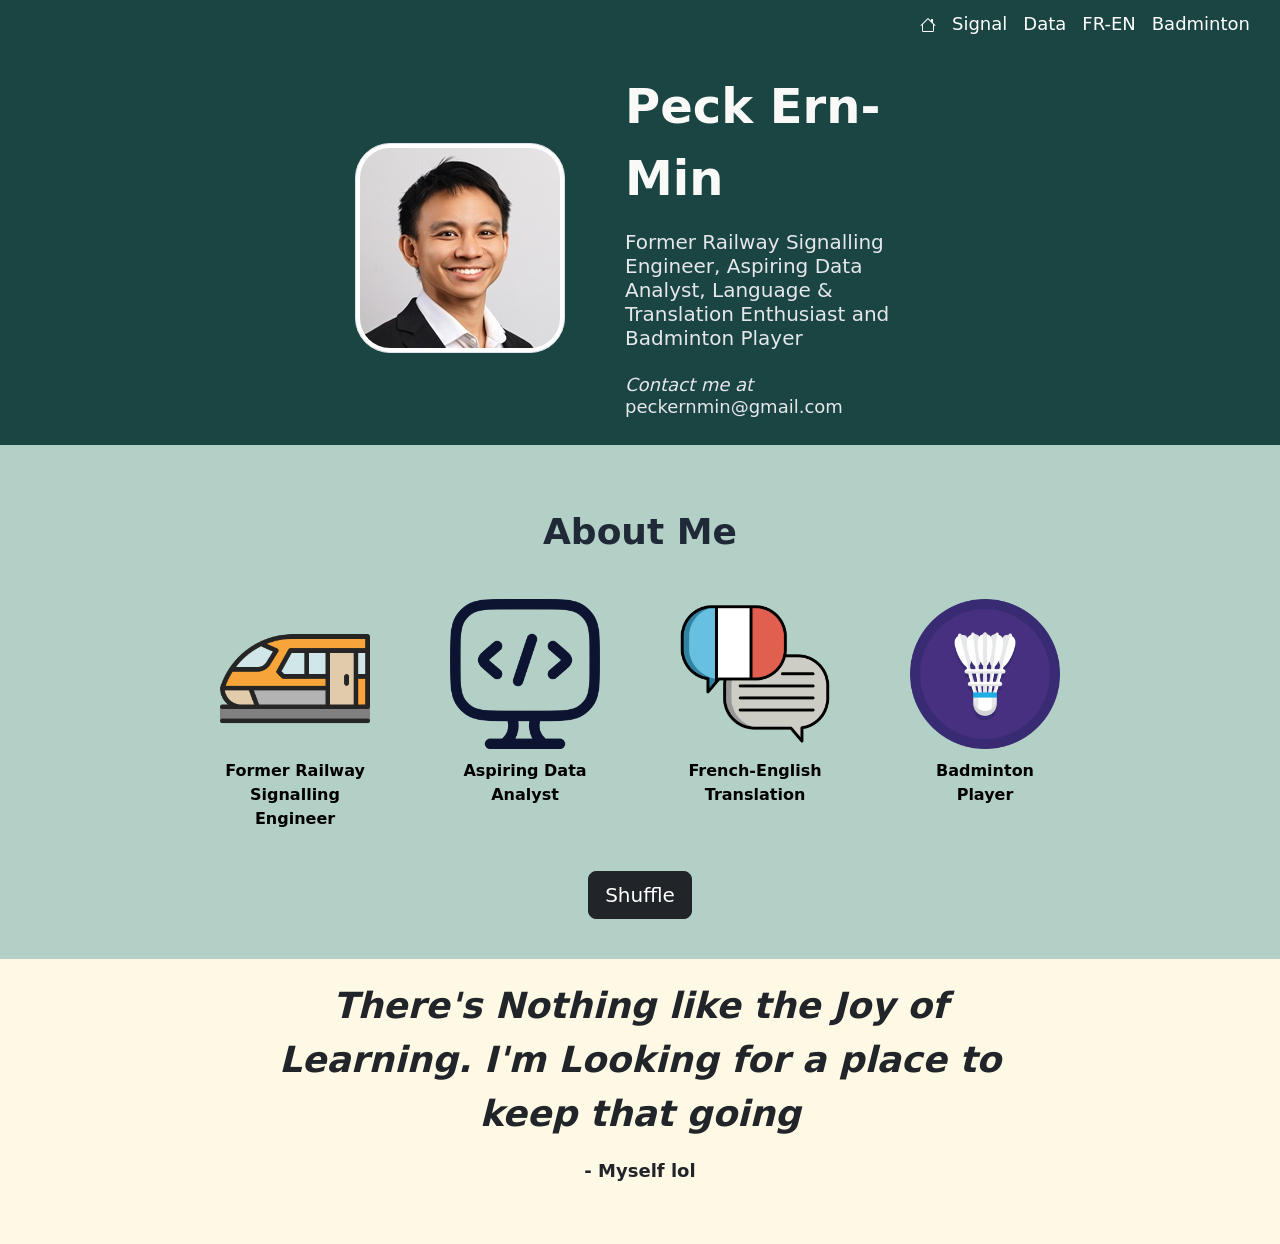
==== index.html @ 721e7208 "Change Folder for all files" ====
<!DOCTYPE html>

<html lang="en">
    <head>
        <meta charset="utf-8">
        <meta name="viewport" content="width=device-width, initial-scale=1.0">
        <link href="https://cdn.jsdelivr.net/npm/bootstrap@5.2.3/dist/css/bootstrap.min.css" rel="stylesheet" integrity="sha384-rbsA2VBKQhggwzxH7pPCaAqO46MgnOM80zW1RWuH61DGLwZJEdK2Kadq2F9CUG65" crossorigin="anonymous">
        <script src="https://code.jquery.com/jquery-3.5.1.slim.min.js" integrity="sha384-DfXdz2htPH0lsSSs5nCTpuj/zy4C+OGpamoFVy38MVBnE+IbbVYUew+OrCXaRkfj" crossorigin="anonymous"></script>
        <script src="https://cdn.jsdelivr.net/npm/bootstrap@5.2.3/dist/js/bootstrap.bundle.min.js" integrity="sha384-kenU1KFdBIe4zVF0s0G1M5b4hcpxyD9F7jL+jjXkk+Q2h455rYXK/7HAuoJl+0I4" crossorigin="anonymous"></script>
        <link href="styles.css" rel="stylesheet">
        
        <title>My Webpage</title>
        <script src="script.js"></script>
    </head>
    <body>
        <div class="header">
            <div>
                <ul class="links">
                    <li><a class="index" href="./index.html"><svg xmlns="http://www.w3.org/2000/svg" width="16" height="16" fill="currentColor" class="bi bi-house" viewBox="0 0 16 16">
                        <path d="M8.707 1.5a1 1 0 0 0-1.414 0L.646 8.146a.5.5 0 0 0 .708.708L2 8.207V13.5A1.5 1.5 0 0 0 3.5 15h9a1.5 1.5 0 0 0 1.5-1.5V8.207l.646.647a.5.5 0 0 0 .708-.708L13 5.793V2.5a.5.5 0 0 0-.5-.5h-1a.5.5 0 0 0-.5.5v1.293zM13 7.207V13.5a.5.5 0 0 1-.5.5h-9a.5.5 0 0 1-.5-.5V7.207l5-5z"/>
                      </svg></a></li>
                    <li><a class="index" href="./engineer.html">Signal</a></li>
                    <li><a class="index" href="./programmer.html">Data</a></li>
                    <li><a class="index" href="./translator.html">FR-EN</a></li>
                    <li><a class="index" href="./badminton.html">Badminton</a></li>
                </ul>
            </div>
        </div>
        <div class="container-content">
            <div>
                <img src="./images/profile-pic.jpg" class="profile img-thumbnail" alt="Profile Picture">
            </div>
            <div class="container-hero">
                <div class="hero">Peck Ern-Min</div>
                <h5 id="caption">Former Railway Signalling Engineer, Aspiring Data Analyst, Language & Translation Enthusiast and Badminton Player</h5>
                <h6 class="hero-secondary"><em>Contact me at </em>peckernmin@gmail.com</h6>
            </div>
        </div>
        <div class="container-index">
            <div class="random">About Me</div>
            <div class="box-random">
                <div class="engineer container-box">
                    <div class="box">
                        <a href="./engineer.html"><img src="./images/train.png" class="icons zoom" alt="Train"></a>
                    </div>
                    <a class="random-content" href="./engineer.html">Former Railway Signalling Engineer</a>
                </div>
                <div class="programmer container-box">
                    <div class="box">
                        <a href="./programmer.html"><img src="./images/programming.png" class="icons zoom" alt="Programming"></a>
                    </div>
                    <a class="random-content" href="./programmer.html">Aspiring Data Analyst</a>
                </div>
                <div class="translator container-box">
                    <div class="box">
                        <a href="./translator.html"><img src="./images/french.png" class="icons zoom" alt="Translation"></a>
                    </div>
                    <a class="random-content" href="./translator.html">French-English Translation</a>
                </div>
                <div class="badminton container-box">
                    <div class="box">
                        <a href="./badminton.html"><img src="./images/badminton.png" class="icons zoom" alt="Badminton"></a>
                    </div>
                    <a class="random-content" href="./badminton.html">Badminton Player</a>
                </div>
            </div>
            <button id="swapbox" type="button" class="btn btn-dark btn-lg">Shuffle</button>
        </div>
        <div class="outer-container-quote">
            <blockquote class="container-quote">
                <strong>There's Nothing like the Joy of Learning. I'm Looking for a place to keep that going</strong>
            </blockquote>
            <div class="person">- Myself lol</div>
        </div>
    </body>
</html>
---- styles.css ----
body {
    height: 100vh;
    display: flex;
    flex-direction: column;
    justify-content: stretch;
    margin:0
}

a {
    text-decoration: none;
    color: black;
}

a:hover{
    color:black;
}

.header {
    display: flex;
    justify-content: flex-end;
    background-color: #1B4543;
    min-height: 50px;
    padding-right: 30px;
    
}

.links {
    list-style-type: none;
    display: flex;
    gap: 16px;
    font-size: 18px;
    flex-wrap: wrap;
    padding-top:10px;
}

.index {
    color:white
}

/*a {color:#FF0000;}
a:visited {color:#00FF00;}
a:hover {color:#FF00FF;}
a:active {color:#0000FF;}
*/

.container-content {
    background-color: #1B4543;
    /*font-family: Roboto;*/
    display: flex;
    justify-content: center;
    align-items: center;
    flex-wrap: wrap;
    flex-grow: 1;
    
}

.container-hero {
    display: flex;
    flex-direction: column;
    justify-content: center;
    max-width: 360px;
    gap: 16px;
    padding:20px
}


.hero {
    font-size: 48px;
    color: #F9FAF8;
    font-weight: bolder;
}

#caption {
    color: #E5E7EB;
    max-width: 500px;
}

.hero-secondary {
    font-size: 18px;
    color: #E5E7EB;
}

.container-index {
    display: flex;
    flex-direction: column;
    flex-grow: 1;
    padding-top: 40px;
    padding-bottom: 40px;
    background-color: #B3D0C6;
    justify-content: center;
    align-items: center;

}

.container-translation {
    display: flex;
    flex-grow: 1;
    padding-top: 40px;
    padding-bottom: 40px;
    background-color: #B3D0C6;
    justify-content: center;
    align-items: center;
    flex-wrap: wrap;

}

.container-engineer{
    display: flex;
    flex-grow: 1;
    padding-top: 40px;
    padding-bottom: 40px;
    background-color: #B3D0C6;
    justify-content: center;
    align-items: center;
    flex-wrap: wrap;

}
.container-programmer{
    display: flex;
    flex-direction: column;
    padding-top: 40px;
    padding-bottom: 40px;
    background-color: #B3D0C6;
    justify-content: center;
    align-items: center;
  

}
.container-badminton {
    display: flex;
    justify-content: center;
    flex-wrap: wrap;
    padding-top: 40px;
    padding-bottom: 20px;
    background-color: #B3D0C6;

}


.random {
    text-align: center;
    /*font-family: Roboto;*/
    font-size: 36px;
    font-weight: bolder;
    color: #1F2937;
    padding-top: 20px;
    padding-bottom: 20px;
}


.box-random {
    display: flex;
    justify-content: center;
    flex-wrap: wrap;

}

.container-box {
    display: flex;
    flex-direction: column;
    padding-top: 20px;
    padding-bottom: 40px;
    padding-left: 20px;
    padding-right: 20px;
    margin-left: 20px;
    margin-right: 20px;
}

.random-content {
    display: flex;
    flex-wrap: wrap;
    max-width: 150px;
    text-align: center;
    justify-content: center;
    padding-top:10px;
    font-weight: bold;
}

.icons {
    width: 150px;
    height: 150px;
    float: center;
}

.zoom {
    transition: all;
}

.zoom:hover {
    transform: scale(1.15);
}


.profile{
    margin: 40px;
    border-radius: 35px;
    max-width: 100%;
    
}

.profile-div{
    display: flex;
    align-self: flex-start;
}

.outer-container-quote {
    display: flex;
    flex-direction: column;
    align-items:center;
    background-color: #FEF9E5

}

.container-quote {
    font-size: 36px;
    font-style: italic;
    max-width: 800px;
    text-align: center;
    padding-top: 20px;
}

.person {
    font-weight: bold;
    padding-left: 275px;
    padding-right: 275px;
    padding-bottom: 60px;
    text-align: right;
    font-size: 18px;
}

.article {
    max-width: 360px;
}

.badminton-article {
    width: 70vw;
    margin-bottom: 0px;
}

.experience {
    display: flex;
    flex-direction: column;
    align-content: center;
    align-items: flex-start;
    width: 360px;
    padding-left: 20px;
    padding-right:20px
}

.date {
    padding: 10px;
}

.text-image {
    display: flex;
    flex-wrap: wrap;
    align-items: center;
}

.title {
    font-weight: bold;
    padding-bottom: 20px;
}

.container-table {
    width: 360px;
}

.table {
    width: 70vw; 
    height: 60vh;
}

.portfolio-table {
    padding-bottom:20px
}

#CS50{
    padding-top:15px;
}
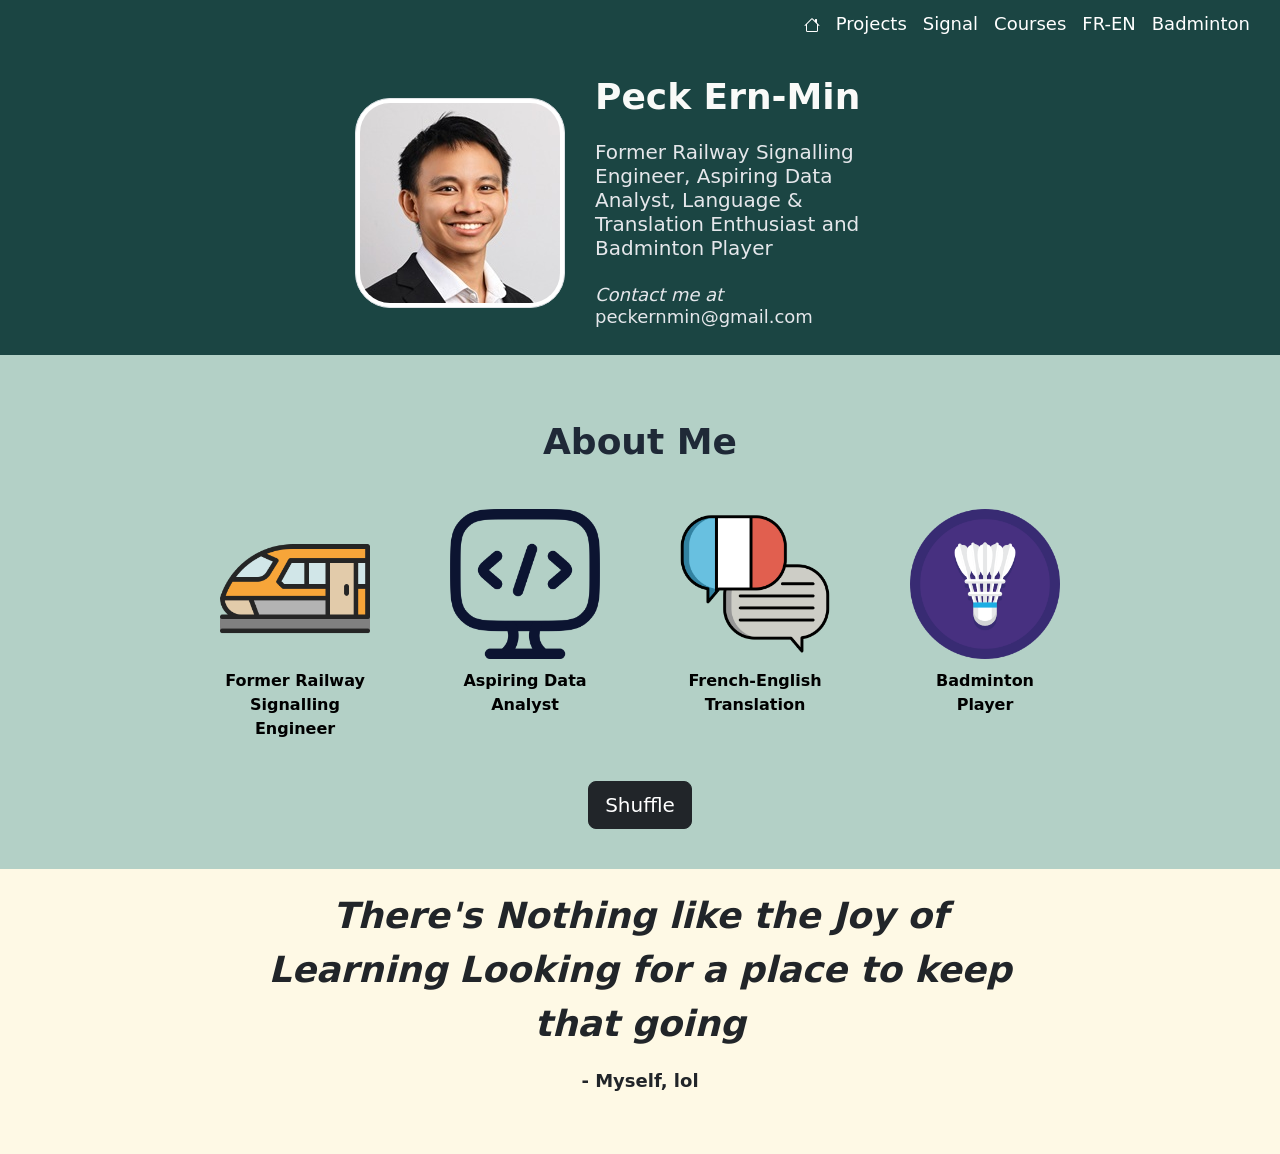
==== commit 4c963a50: "Create Projects Page Add in Tableau, Streamlit links and pictures" ====
--- a/index.html
+++ b/index.html
@@ -19,8 +19,9 @@
                     <li><a class="index" href="./index.html"><svg xmlns="http://www.w3.org/2000/svg" width="16" height="16" fill="currentColor" class="bi bi-house" viewBox="0 0 16 16">
                         <path d="M8.707 1.5a1 1 0 0 0-1.414 0L.646 8.146a.5.5 0 0 0 .708.708L2 8.207V13.5A1.5 1.5 0 0 0 3.5 15h9a1.5 1.5 0 0 0 1.5-1.5V8.207l.646.647a.5.5 0 0 0 .708-.708L13 5.793V2.5a.5.5 0 0 0-.5-.5h-1a.5.5 0 0 0-.5.5v1.293zM13 7.207V13.5a.5.5 0 0 1-.5.5h-9a.5.5 0 0 1-.5-.5V7.207l5-5z"/>
                       </svg></a></li>
+                    <li><a class="index" href="./projects.html">Projects</a></li>
                     <li><a class="index" href="./engineer.html">Signal</a></li>
-                    <li><a class="index" href="./programmer.html">Data</a></li>
+                    <li><a class="index" href="./programmer.html">Courses</a></li>
                     <li><a class="index" href="./translator.html">FR-EN</a></li>
                     <li><a class="index" href="./badminton.html">Badminton</a></li>
                 </ul>
@@ -47,7 +48,7 @@
                 </div>
                 <div class="programmer container-box">
                     <div class="box">
-                        <a href="./programmer.html"><img src="./images/programming.png" class="icons zoom" alt="Programming"></a>
+                        <a href="./projects.html"><img src="./images/programming.png" class="icons zoom" alt="Programming"></a>
                     </div>
                     <a class="random-content" href="./programmer.html">Aspiring Data Analyst</a>
                 </div>
@@ -68,9 +69,10 @@
         </div>
         <div class="outer-container-quote">
             <blockquote class="container-quote">
-                <strong>There's Nothing like the Joy of Learning. I'm Looking for a place to keep that going</strong>
+                <strong>There's Nothing like the Joy of Learning</strong>
+                <strong>Looking for a place to keep that going</strong>
             </blockquote>
-            <div class="person">- Myself lol</div>
+            <div class="person">- Myself, lol</div>
         </div>
     </body>
 </html>
--- a/styles.css
+++ b/styles.css
@@ -1,3 +1,6 @@
+/* * {
+    outline: 1px solid red !important;
+} */
 body {
     height: 100vh;
     display: flex;
@@ -65,7 +68,7 @@
 
 
 .hero {
-    font-size: 48px;
+    font-size: 36px;
     color: #F9FAF8;
     font-weight: bolder;
 }
@@ -192,7 +195,7 @@
 
 
 .profile{
-    margin: 40px;
+    margin: 10px;
     border-radius: 35px;
     max-width: 100%;
     
@@ -221,8 +224,8 @@
 
 .person {
     font-weight: bold;
-    padding-left: 275px;
-    padding-right: 275px;
+    padding-left: 175px;
+    padding-right: 175px;
     padding-bottom: 60px;
     text-align: right;
     font-size: 18px;
@@ -234,7 +237,17 @@
 
 .badminton-article {
     width: 70vw;
-    margin-bottom: 0px;
+    margin-top: 10px;
+}
+
+.italki-chart {
+    width: 50vw;
+    margin-top: 10px;
+}
+
+.stream-lit-app {
+    width: 25vw;
+    margin-top: 10px;
 }
 
 .experience {
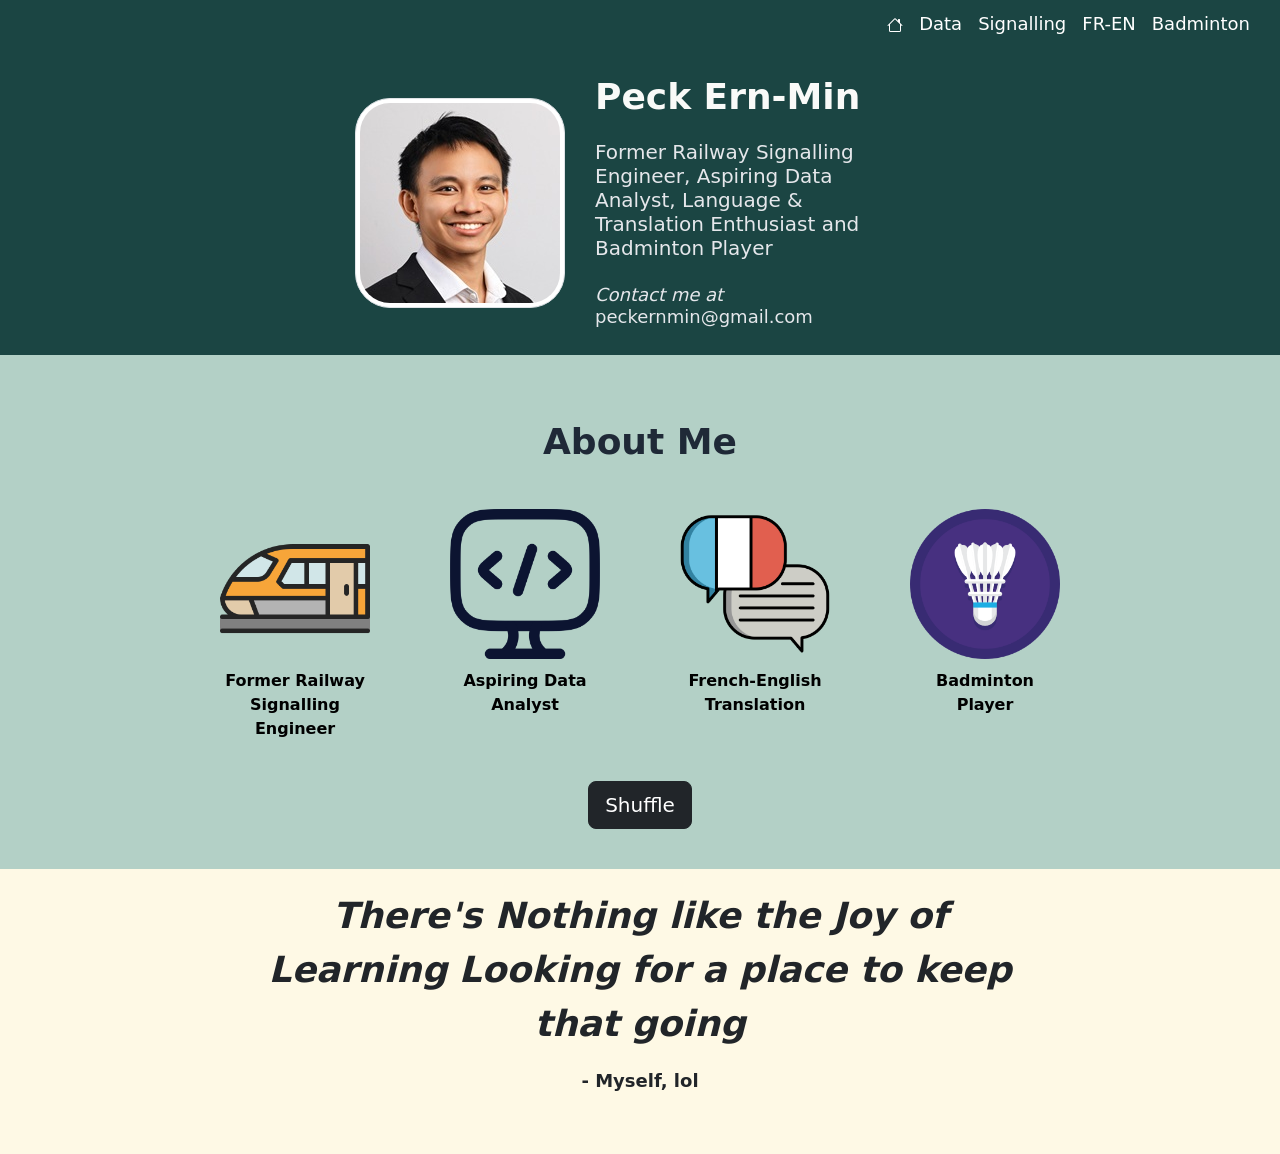
==== commit 2f7bd51a: "Change Navigation Bar Delete Courses/Programmer Page" ====
--- a/index.html
+++ b/index.html
@@ -19,9 +19,8 @@
                     <li><a class="index" href="./index.html"><svg xmlns="http://www.w3.org/2000/svg" width="16" height="16" fill="currentColor" class="bi bi-house" viewBox="0 0 16 16">
                         <path d="M8.707 1.5a1 1 0 0 0-1.414 0L.646 8.146a.5.5 0 0 0 .708.708L2 8.207V13.5A1.5 1.5 0 0 0 3.5 15h9a1.5 1.5 0 0 0 1.5-1.5V8.207l.646.647a.5.5 0 0 0 .708-.708L13 5.793V2.5a.5.5 0 0 0-.5-.5h-1a.5.5 0 0 0-.5.5v1.293zM13 7.207V13.5a.5.5 0 0 1-.5.5h-9a.5.5 0 0 1-.5-.5V7.207l5-5z"/>
                       </svg></a></li>
-                    <li><a class="index" href="./projects.html">Projects</a></li>
-                    <li><a class="index" href="./engineer.html">Signal</a></li>
-                    <li><a class="index" href="./programmer.html">Courses</a></li>
+                    <li><a class="index" href="./projects.html">Data</a></li>
+                    <li><a class="index" href="./engineer.html">Signalling</a></li>
                     <li><a class="index" href="./translator.html">FR-EN</a></li>
                     <li><a class="index" href="./badminton.html">Badminton</a></li>
                 </ul>
